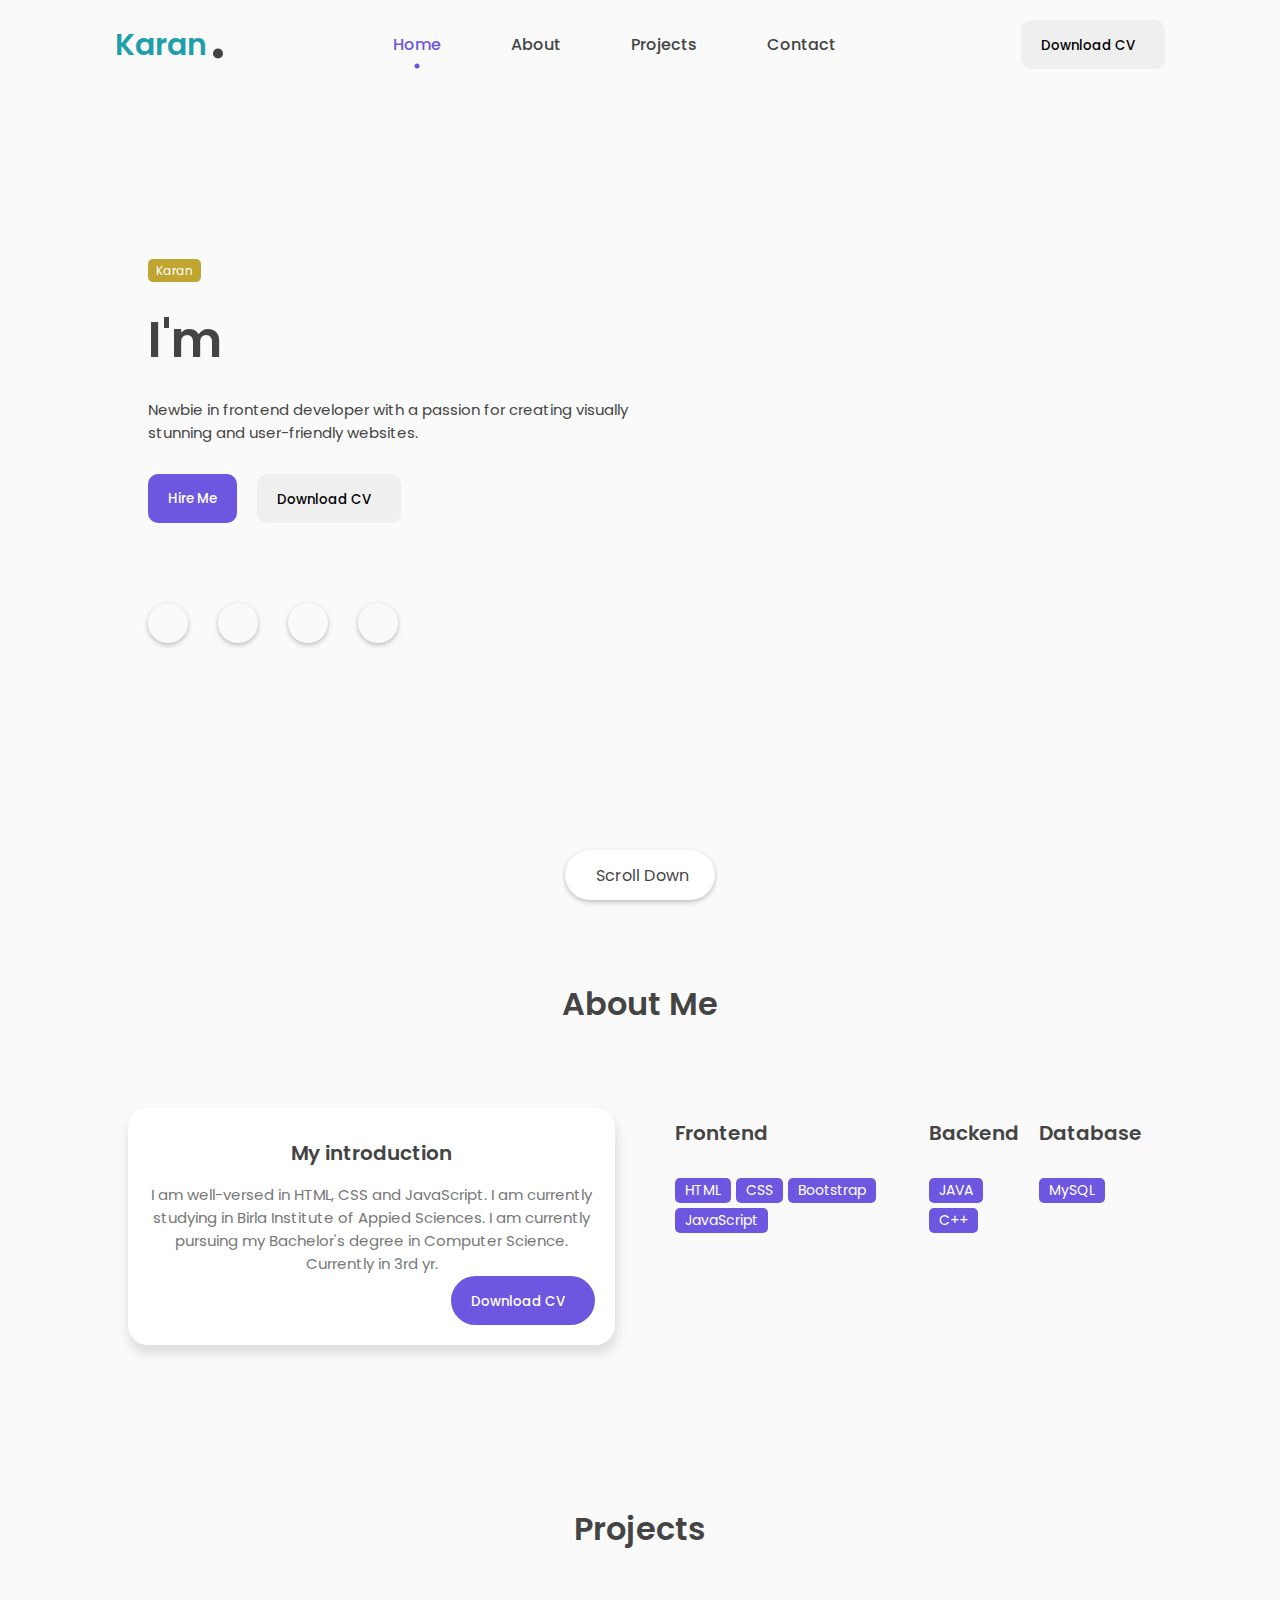
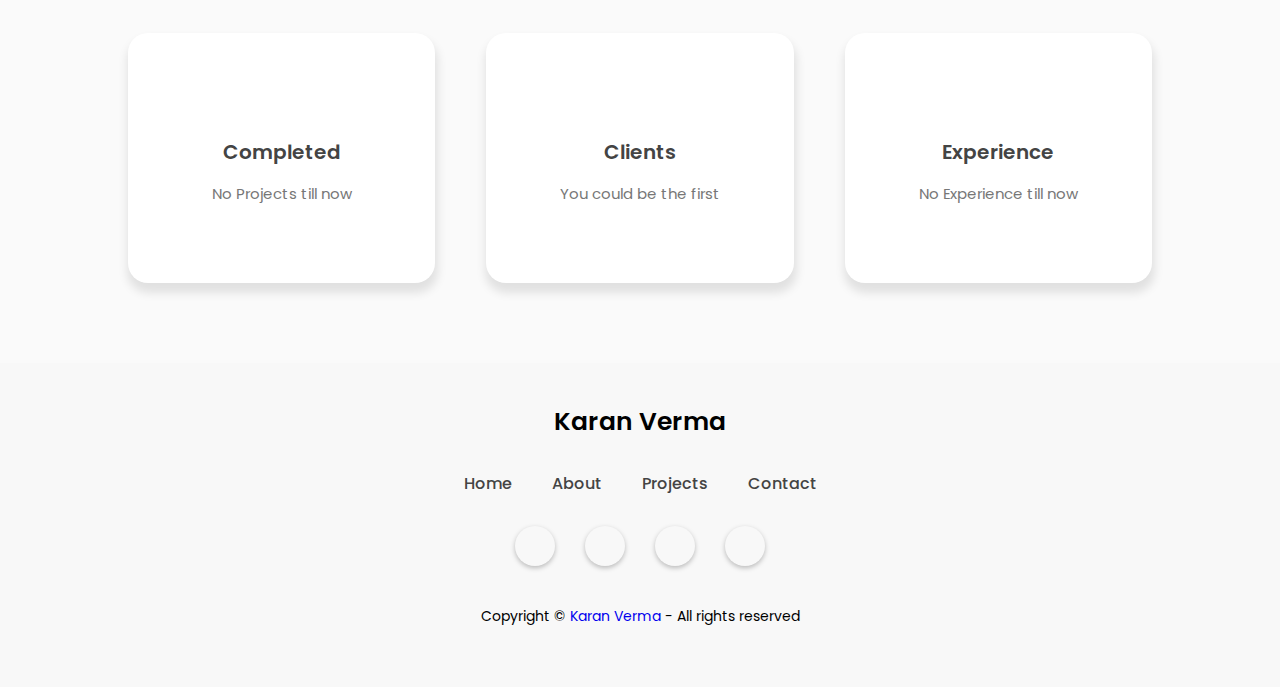
==== index.html @ 0d923ecb "build: contact update" ====
<!DOCTYPE html>
<html lang="en">
<head>
    <meta charset="UTF-8">
    <meta name="viewport" content="width=device-width, initial-scale=1.0">

    <!-- --------- UNICONS ---------- -->
    <link rel="stylesheet" href="https://unicons.iconscout.com/release/v4.0.8/css/line.css">

    <!-- --------- CSS ---------- -->
    <link rel="stylesheet" href="assets/css/style.css">

    <!-- --------- FAVICON ---------- -->
    <link rel="shortcut icon" href="assets/images/favicon.png" type="image/x-icon">

    <title>Portfolio | Ludiflex</title>
</head>
<body>
   <div class="container">
    <!-- --------------- HEADER --------------- -->
      <nav id="header">
        <div class="nav-logo">
            <p class="nav-name">Karan</p>
            <span>.</span>
        </div>
        <div class="nav-menu" id="myNavMenu">
            <ul class="nav_menu_list">
                <li class="nav_list">
                    <a href="#home" class="nav-link active-link">Home</a>
                    <div class="circle"></div>
                </li>
                <li class="nav_list">
                    <a href="#about" class="nav-link">About</a>
                    <div class="circle"></div>
                </li>
                <li class="nav_list">
                    <a href="#projects" class="nav-link">Projects</a>
                    <div class="circle"></div>
                </li>
                <li class="nav_list">
                    <a href="contact.html" class="nav-link">Contact</a>
                    <div class="circle"></div>
                </li>
            </ul>
        </div>
        <div class="nav-button">
            <button class="btn">Download CV <i class="uil uil-file-alt"></i></button>
        </div>
        <div class="nav-menu-btn">
            <i class="uil uil-bars" onclick="myMenuFunction()"></i>
        </div>
      </nav>


    <!-- -------------- MAIN ---------------- -->
    <main class="wrapper">
       <!-- -------------- FEATURED BOX ---------------- -->
       <section class="featured-box" id="home">
          <div class="featured-text">
            <div class="featured-text-card">
                <span>Karan</span>
            </div>
            <div class="featured-name">
                <p>I'm <span class="typedText"></span></p>
            </div>
            <div class="featured-text-info">
                <p>Newbie in frontend developer with a passion for creating visually stunning
                   and user-friendly websites.
                </p>
            </div>
            <div class="featured-text-btn">
                <button class="btn blue-btn">Hire Me</button>
                <button class="btn">Download CV <i class="uil uil-file-alt"></i></button>
            </div>
            <div class="social_icons">
                <div class="icon"><i class="uil uil-instagram"></i></div>
                <div class="icon"><i class="uil uil-linkedin-alt"></i></div>
                <div class="icon"><i class="uil uil-dribbble"></i></div>
                <div class="icon"><i class="uil uil-github-alt"></i></div>
            </div>
          </div>
          <div class="featured-image">
            <div class="image">
                <img src="C:\Users\acer\Pictures\Saved Pictures\IMG_20220207_150138_605.jpg" alt="avatar">
            </div>
          </div>
          <div class="scroll-icon-box">
            <a href="#about" class="scroll-btn">
                <i class="uil uil-mouse-alt"></i>
                <p>Scroll Down</p>
            </a>
          </div>

       </section>
       <!-- -------------- ABOUT BOX ---------------- -->
       <section class="section" id="about">
          <div class="top-header">
            <h1>About Me</h1>
          </div>
          <div class="row">
            <div class="col">
                <div class="about-info">
                    <h3>My introduction</h3>
                    <p>I am well-versed in HTML, CSS and JavaScript. I am currently studying in Birla 
                        Institute of Appied Sciences. I am currently pursuing  my Bachelor's degree in Computer Science.
                        Currently in 3rd yr.
                    </p>
                    <div class="about-btn">
                        <button class="btn">Download CV <i class="uil uil-import"></i></button>
                    </div>
                </div>
            </div>
            <div class="col">
                <div class="skills-box">
                    <div class="skills-header">
                        <h3>Frontend</h3>
                    </div>
                    <div class="skills-list">
                        <span>HTML</span>
                        <span>CSS</span>
                        <span>Bootstrap</span>
                        <span>JavaScript</span>
                    </div>
                </div>
                <div class="skills-box">
                    <div class="skills-header">
                        <h3>Backend</h3>
                    </div>
                    <div class="skills-list">
                        <span>JAVA</span>
                        <span>C++</span>
                    </div>
                </div>
                <div class="skills-box">
                    <div class="skills-header">
                        <h3>Database</h3>
                    </div>
                    <div class="skills-list">
                        <span>MySQL</span>
                    </div>
                </div>
            </div>
          </div>
       </section>

       <!-- -------------- PROJECT BOX ---------------- -->

       <section class="section" id="projects">
          <div class="top-header">
              <h1>Projects</h1>
          </div>
          <div class="project-container">
            <div class="project-box">
                <i class="uil uil-briefcase-alt"></i>
                <h3>Completed</h3>
                <label>No Projects till now</label>
            </div>
            <div class="project-box">
                <i class="uil uil-users-alt"></i>
                <h3>Clients</h3>
                <label>You could be the first</label>
            </div>
            <div class="project-box">
                <i class="uil uil-award"></i>
                <h3>Experience</h3>
                <label>No Experience till now</label>
            </div>
          </div>
       </section>

     

    </main>


    <!-- --------------- FOOTER --------------- -->
    <footer>
        <div class="top-footer">
            <p>Karan Verma</p>
        </div>
        <div class="middle-footer">
            <ul class="footer-menu">
                <li class="footer_menu_list">
                    <a href="#home">Home</a>
                </li>
                <li class="footer_menu_list">
                    <a href="#about">About</a>
                </li>
                <li class="footer_menu_list">
                    <a href="#projects">Projects</a>
                </li>
                <li class="footer_menu_list">
                    <a href="#contact">Contact</a>
                </li>
            </ul>
        </div>
        <div class="footer-social-icons">
            <div class="icon"><i class="uil uil-instagram"></i></div>
            <div class="icon"><i class="uil uil-linkedin-alt"></i></div>
            <div class="icon"><i class="uil uil-dribbble"></i></div>
            <div class="icon"><i class="uil uil-github-alt"></i></div>
        </div>
        <div class="bottom-footer">
            <p>Copyright &copy; <a href="#home" style="text-decoration: none;">Karan Verma</a> - All rights reserved</p>
        </div>
    </footer>

    </div>




    <!-- ----- TYPING JS Link ----- -->
    <script src="https://unpkg.com/typed.js@2.0.16/dist/typed.umd.js"></script>

       <!-- ----- SCROLL REVEAL JS Link----- -->
    <script src="https://unpkg.com/scrollreveal"></script>

    <!-- ----- MAIN JS ----- -->
    <script src="assets/js/main.js"></script>
</body>
</html>
---- assets/css/style.css ----
/* ----- POPPINS FONT Link ----- */
@import url('https://fonts.googleapis.com/css2?family=Poppins:wght@400;500;600;700&display=swap');

/* ----- VARIABLES ----- */
:root{
    --body-color: rgb(250, 250, 250);
    --color-white: rgb(255, 255, 255);

    --text-color-second: rgb(68, 68, 68);
    --text-color-third: rgb(30, 159, 171);

    --first-color: rgb(110, 87, 224);
    --first-color-hover: rgb(40, 91, 212);

    --second-color: rgb(0, 201, 255);
    --third-color: rgb(192, 166, 49);
    --first-shadow-color: rgba(0, 0, 0, 0.1);

}

/* ----- BASE ----- */
*{
    margin: 0;
    padding: 0;
    box-sizing: border-box;
    font-family: 'Poppins', sans-serif;
}

/* ----- SMOOTH SCROLL ----- */
html{
    scroll-behavior: smooth;
}

/* ----- CHANGE THE SCROLL BAR DESIGN ----- */
::-webkit-scrollbar{
    width: 10px;
    border-radius: 25px;
}
::-webkit-scrollbar-track{
    background: #f1f1f1;
}
::-webkit-scrollbar-thumb{
    background: #ccc;
    border-radius: 30px;
}
::-webkit-scrollbar-thumb:hover{
    background: #bbb;
}


/* ---##-- REUSABLE CSS --##--- */

/* ----- GLOBAL BUTTON DESIGN ----- */
.btn{
    font-weight: 500;
    padding: 12px 20px;
    background: #efefef;
    border: none;
    border-radius: 10px;
    cursor: pointer;
    transition: .4s;
}
.btn>i{
    margin-left: 10px;
}
.btn:hover{
    background: var(--second-color);
    color: var(--color-white);
}

/* ----- GLOBAL ICONS DESIGN ----- */
i{
    font-size: 16px;
}

/* ------- BASE -------- */
body{
    background: var(--body-color);
}
.container{
    width: 100%;
    position: relative;
}

/* ----- NAVIGATION BAR ----- */
nav{
    position: fixed;
    display: flex;
    justify-content: space-between;
    width: 100%;
    height: 90px;
    line-height: 90px;
    background: var(--body-color);
    padding-inline: 9vw;
    transition: .3s;
    z-index: 100;
}
.nav-logo{
   position: relative;
}
.nav-name{
    font-size: 30px;
    font-weight: 600;
    color: var(--text-color-third);
}
.nav-logo span{
    position: absolute;
    top: -15px;
    right: -20px;
    font-size: 5em;
    color: var(--text-color-second);
}
.nav-menu, .nav_menu_list{
    display: flex;
}
.nav-menu .nav_list{
    list-style: none;
    position: relative;
}
.nav-link{
    text-decoration: none;
    color: var(--text-color-second);
    font-weight: 500;
    padding-inline: 15px;
    margin-inline: 20px;
}
.nav-menu-btn{
    display: none;
}
.nav-menu-btn i{
    font-size: 28px;
    cursor: pointer;
}
.active-link{
    position: relative;
    color: var(--first-color);
    transition: .3;
}
.active-link::after{
    content: '';
    position: absolute;
    left: 50%;
    bottom: -15px;
    transform: translate(-50%, -50%);
    width: 5px;
    height: 5px;
    background: var(--first-color);
    border-radius: 50%;
}


/* ----- WRAPPER DESIGN ----- */
.wrapper{
    padding-inline: 10vw;
}

/* ----- FEATURED BOX ----- */
.featured-box{
    position: relative;
    display: flex;
    height: 100vh;
    min-height: 700px;
}

/* ----- FEATURED TEXT BOX ----- */
.featured-text{
    position: relative;
    display: flex;
    justify-content: center;
    align-content: center;
    min-height: 80vh;
    flex-direction: column;
    width: 50%;
    padding-left: 20px;
}
.featured-text-card span{
    background: var(--third-color);
    color: var(--color-white);
    padding: 3px 8px;
    font-size: 12px;
    border-radius: 5px;
}
.featured-name{
    font-size: 50px;
    font-weight: 600;
    color: var(--text-color-second);
    margin-block: 20px;
}
.typedText{
    text-transform: capitalize;
    color: var(--text-color-third);
}
.featured-text-info{
    font-size: 15px;
    margin-bottom: 30px;
    color: var(--text-color-second);
}
.featured-text-btn{
    display: flex;
    gap: 20px;
}
.featured-text-btn>.blue-btn{
    background: var(--first-color);
    color: var(--color-white);
}
.featured-text-btn>.blue-btn:hover{
    background: var(--first-color-hover);
}
.social_icons{
    display: flex;
    margin-top: 5em;
    gap: 30px;
}
.icon{
    display: flex;
    justify-content: center;
    align-items: center;
    width: 40px;
    height: 40px;
    border-radius: 50%;
    box-shadow: 0px 2px 5px 0px rgba(0, 0, 0, 0.25);
    cursor: pointer;
}
.icon:hover{
    color: var(--first-color);
}

/* ----- FEATURED IMAGE BOX ----- */
.featured-image{
    display: flex;
    justify-content: right;
    align-content: center;
    min-height: 80vh;
    width: 50%;
}
.image{
    margin: auto 0;
    width: 380px;
    height: 380px;
    border-radius: 55% 45% 55% 45%;
    overflow: hidden;
    animation: imgFloat 7s ease-in-out infinite;
}
.image img{
    width: 380px;
    height: 380px;
    object-fit: cover;
}
@keyframes imgFloat {
    50%{
        transform: translateY(10px);
        border-radius: 45% 55% 45% 55%;
    }
}
.scroll-btn{
   position: absolute;
   bottom: 0;
   left: 50%;
   translate: -50%;
   display: flex;
   justify-content: center;
   align-items: center;
   width: 150px;
   height: 50px;
   gap: 5px;
   text-decoration: none;
   color: var(--text-color-second);
   background: var(--color-white);
   border-radius: 30px;
   box-shadow: 0 2px 5px 0 rgba(0, 0, 0, 0.25);
}
.scroll-btn i{
    font-size: 20px;
}

/* ----- MAIN BOX ----- */
.section{
    padding-block: 5em;
}
.row{
    display: flex;
    justify-content: space-between;
    width: 100%;
    gap: 50px;
}
.col{
    display: flex;
    width: 50%;
}

/* -- ## --- RESUABLE CSS -- ## -- */
.top-header{
    text-align: center;
    margin-bottom: 5em;
}
.top-header h1{
    font-weight: 600;
    color: var(--text-color-second);
    margin-bottom: 10px;
}
.top-header span{
    color: #999;
}
h3{
    font-size: 20px;
    font-weight: 600;
    color: var(--text-color-second);
    margin-bottom: 15px;
}

/* ----- ABOUT INFO ----- */
.about-info{
    position: relative;
    display: flex;
    align-items: center;
    flex-direction: column;
    padding-block: 30px 70px;
    padding-inline: 20px;
    width: 100%;
    background: var(--color-white);
    box-shadow: 1px 8px 10px 2px var(--first-shadow-color);
    border-radius: 20px;
}
.about-info p{
    text-align: center;
    font-size: 15px;
    color: #777;
}
.about-btn button{
    position: absolute;
    right: 20px;
    bottom: 20px;
    background: var(--first-color);
    color: var(--color-white);
    border-radius: 30px;
}
.about-btn button:hover{
    background: var(--first-color-hover);
}

/* ----- ABOUT / SKILLS BOX ----- */
.skills-box{
    margin: 10px;
}
.skills-header{
    margin-bottom: 30px;
}
.skills-list{
    display: flex;
    flex-wrap: wrap;
    gap: 5px;
}
.skills-list span{
    font-size: 14px;
    background: var(--first-color);
    color: var(--color-white);
    padding: 2px 10px;
    border-radius: 5px;
}

/* ----- PROJECTS BOX ----- */
.project-container{
    display: flex;
    width: 100%;
    justify-content: space-between;
    gap: 20px;
    flex-wrap: wrap;
}
.project-box{
    position: relative;
    display: flex;
    justify-content: center;
    align-items: center;
    flex-direction: column;
    width: 30%;
    height: 250px;
    background: var(--color-white);
    border-radius: 20px;
    box-shadow: 1px 8px 10px 2px var(--first-shadow-color);
    overflow: hidden;
}
.project-box>i{
    font-size: 50px;
    color: #00B5E7;
    margin-bottom: 25px;
}
.project-box label{
    font-size: 15px;
    color: #777;
}
.project-box::after, .contact-info::after{
    content: "";
    position: absolute;
    bottom: -100%;
    background: var(--second-color);
    width: 100%;
    height: 100%;
    transition: .4s;
    z-index: 1;
}
.project-box:hover.project-box::after,
.contact-info:hover.contact-info::after{
    bottom: 0;
}
.project-box:hover.project-box i,
.project-box:hover.project-box>h3,
.project-box:hover.project-box>label{
    color: var(--color-white);
    z-index: 2;
}

/* ----- CONTACT BOX ----- */
.contact-info{
    position: relative;
    display: flex;
    flex-direction: column;
    justify-content: center;
    align-items: center;
    padding: 20px 30px;
    width: 100%;
    height: 315px;
    background: var(--second-color);
    border-radius: 10px;
    box-shadow: 1px 8px 10px 2px var(--first-shadow-color);
    overflow: hidden;
}
.contact-info>h2{
    color: var(--color-white);
    margin-bottom: 20px;
}
.contact-info>p{
    display: flex;
    align-items: center;
    gap: 10px;
    color: var(--color-white);
    margin-block: 5px;
}
.contact-info p>i{
    font-size: 18px;
}
.contact-info::after{
    background: var(--color-white);
}
.contact-info:hover.contact-info h2,
.contact-info:hover.contact-info p,
.contact-info:hover.contact-info i{
    color: #777;
    z-index: 2;
}

/* ----- CONTACT FORM ----- */
.form-control{
    display: flex;
    flex-direction: column;
    gap: 10px;
    width: 100%;
}
.form-inputs{
    display: flex;
    gap: 10px;
    width: 100%;
}
.input-field{
    width: 50%;
    height: 55px;
    background: transparent;
    border: 2px solid #AAA;
    border-radius: 10px;
    padding-inline: 20px;
    outline: none;
}
textarea{
    width: 100%;
    height: 250px;
    background: transparent;
    border: 2px solid #AAA;
    border-radius: 10px;
    padding: 15px 20px;
    outline: none;
    resize: none;
}
.form-button>.btn{
    display: flex;
    align-items: center;
    justify-content: center;
    background: var(--second-color);
    color: var(--color-white);
}
.form-button>.btn:hover{
    background: #00B5E7;
}
.form-button i{
    font-size: 18px;
    rotate: -45deg;
}

/* ----- FOOTER BOX ----- */
footer{
    display: flex;
    justify-content: center;
    align-items: center;
    flex-direction: column;
    row-gap: 30px;
    background: #F8F8F8;
    padding-block: 40px 60px;
}
.top-footer p{
    font-size: 25px;
    font-weight: 600;
}
.middle-footer .footer-menu{
    display: flex;
}
.footer_menu_list{
    list-style: none;
}
.footer_menu_list a{
    text-decoration: none;
    color: var(--text-color-second);
    font-weight: 500;
    margin-inline: 20px;
}
.footer-social-icons{
    display: flex;
    gap: 30px;   
}
.bottom-footer{
    font-size: 14px;
    margin-top: 10px;
}


/* ----- MEDIA QUERY == 1024px / RESPONSIVE ----- */
@media only screen and (max-width: 1024px){
    .featured-text{
        padding: 0;
    }
    .image, .image img{
        width: 320px;
        height: 320px;
    }
}

/* ----- MEDIA QUERY == 900px / RESPONSIVE ----- */
@media only screen and (max-width: 900px) {
    .nav-button{
        display: none;
    }
    .nav-menu.responsive{
        left: 0;
    }
    .nav-menu{
        position: fixed;
        top: 80px;
        left: -100%;
        flex-direction: column;
        justify-content: center;
        align-items: center;
        background: rgba(255, 255, 255, 0.7);
        backdrop-filter: blur(20px);
        width: 100%;
        min-height: 450px;
        height: 90vh;
        transition: .3s;
    }
    .nav_menu_list{
        flex-direction: column;
    }
    .nav-menu-btn{
        display: flex;
        align-items: center;
        justify-content: center;
    }
    .featured-box{
        flex-direction: column;
        justify-content: center;
        height: 100vh;
    }
    .featured-text{
        width: 100%;
        order: 2;
        justify-content: center;
        align-content: flex-start;
        min-height: 60vh;
    }
    .social_icons{
        margin-top: 2em;
    }
    .featured-image{
        order: 1;
        justify-content: center;
        min-height: 150px;
        width: 100%;
        margin-top: 65px;
    }
    .image, .image img{
        width: 150px;
        height: 150px;
    }
    .row{
        display: flex;
        flex-direction: column;
        justify-content: center;
        gap: 50px;
    }
    .col{
        display: flex;
        justify-content: center;
        width: 100%;
    }
    .about-info, .contact-info{
        width: 100%;
    }
    .project-container{
        justify-content: center;
    }
    .project-box{
        width: 80%;
    }

}

/* ----- MEDIA QUERY == 540px / RESPONSIVE ----- */

@media only screen and (max-width: 540px){
    .featured-name{
        font-size: 40px;
    }
    .project-box{
        width: 100%;
    }
    .form-inputs{
        flex-direction: column;
    }
    .input-field{
        width: 100%;
    }
}
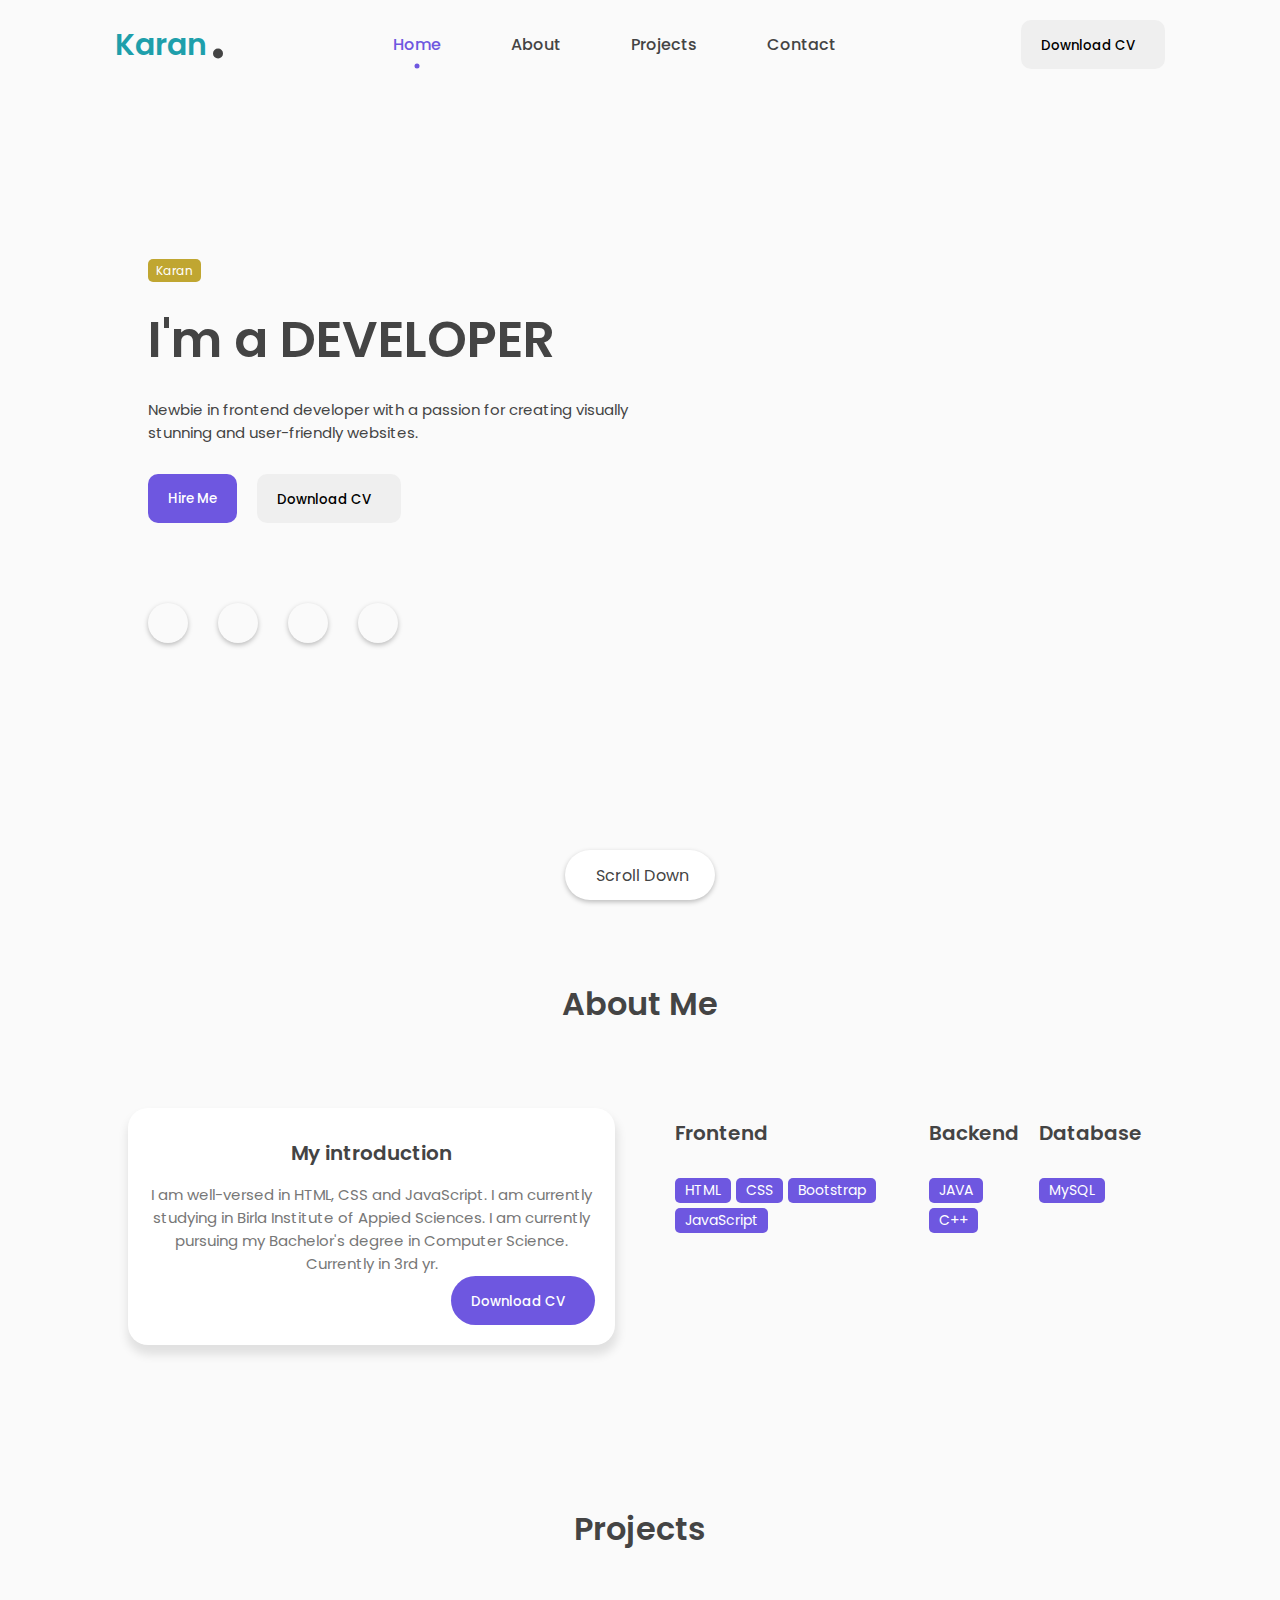
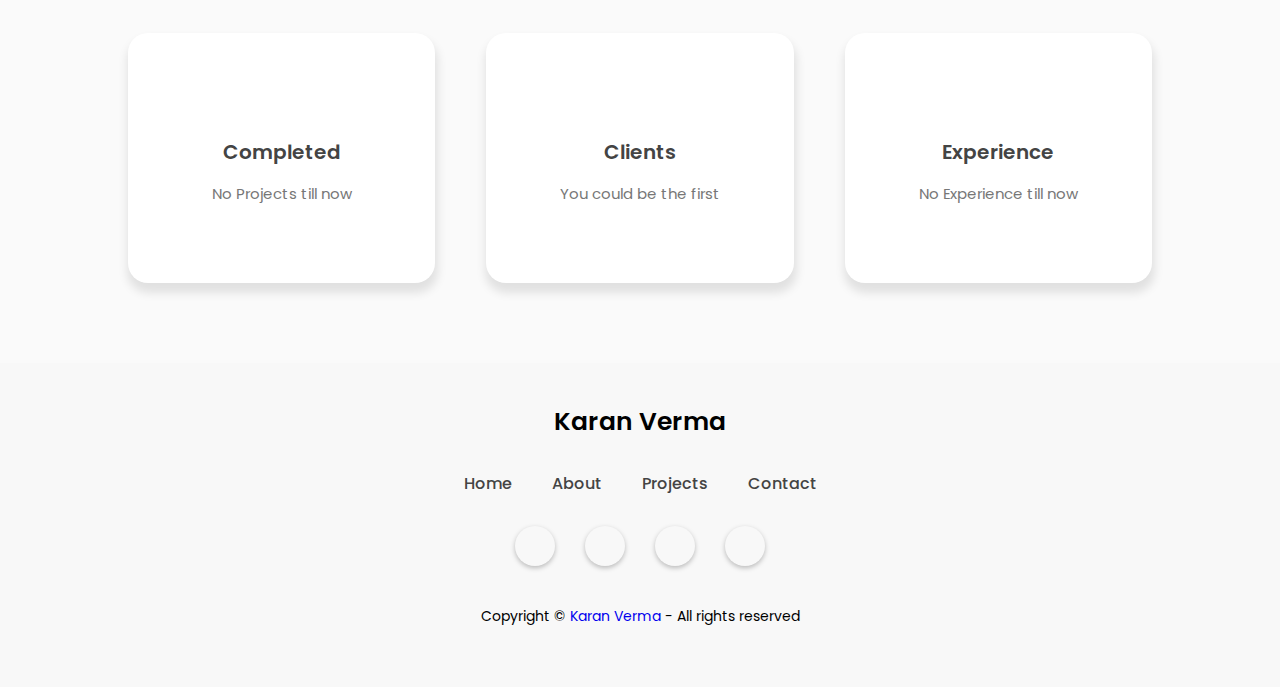
==== commit 34588d34: "Update index.html" ====
--- a/index.html
+++ b/index.html
@@ -13,7 +13,7 @@
     <!-- --------- FAVICON ---------- -->
     <link rel="shortcut icon" href="assets/images/favicon.png" type="image/x-icon">
 
-    <title>Portfolio | Ludiflex</title>
+    <title>Portfolio</title>
 </head>
 <body>
    <div class="container">
@@ -61,7 +61,7 @@
                 <span>Karan</span>
             </div>
             <div class="featured-name">
-                <p>I'm <span class="typedText"></span></p>
+                <p>I'm a DEVELOPER<span class="typedText"></span></p>
             </div>
             <div class="featured-text-info">
                 <p>Newbie in frontend developer with a passion for creating visually stunning
@@ -81,7 +81,7 @@
           </div>
           <div class="featured-image">
             <div class="image">
-                <img src="C:\Users\acer\Pictures\Saved Pictures\IMG_20220207_150138_605.jpg" alt="avatar">
+                <img src="https://github.com/karaan07/origin/blob/master/20220206154055_IMG_2429.JPG?raw=true" alt="avatar">
             </div>
           </div>
           <div class="scroll-icon-box">
@@ -219,4 +219,4 @@
     <!-- ----- MAIN JS ----- -->
     <script src="assets/js/main.js"></script>
 </body>
-</html>+</html>
